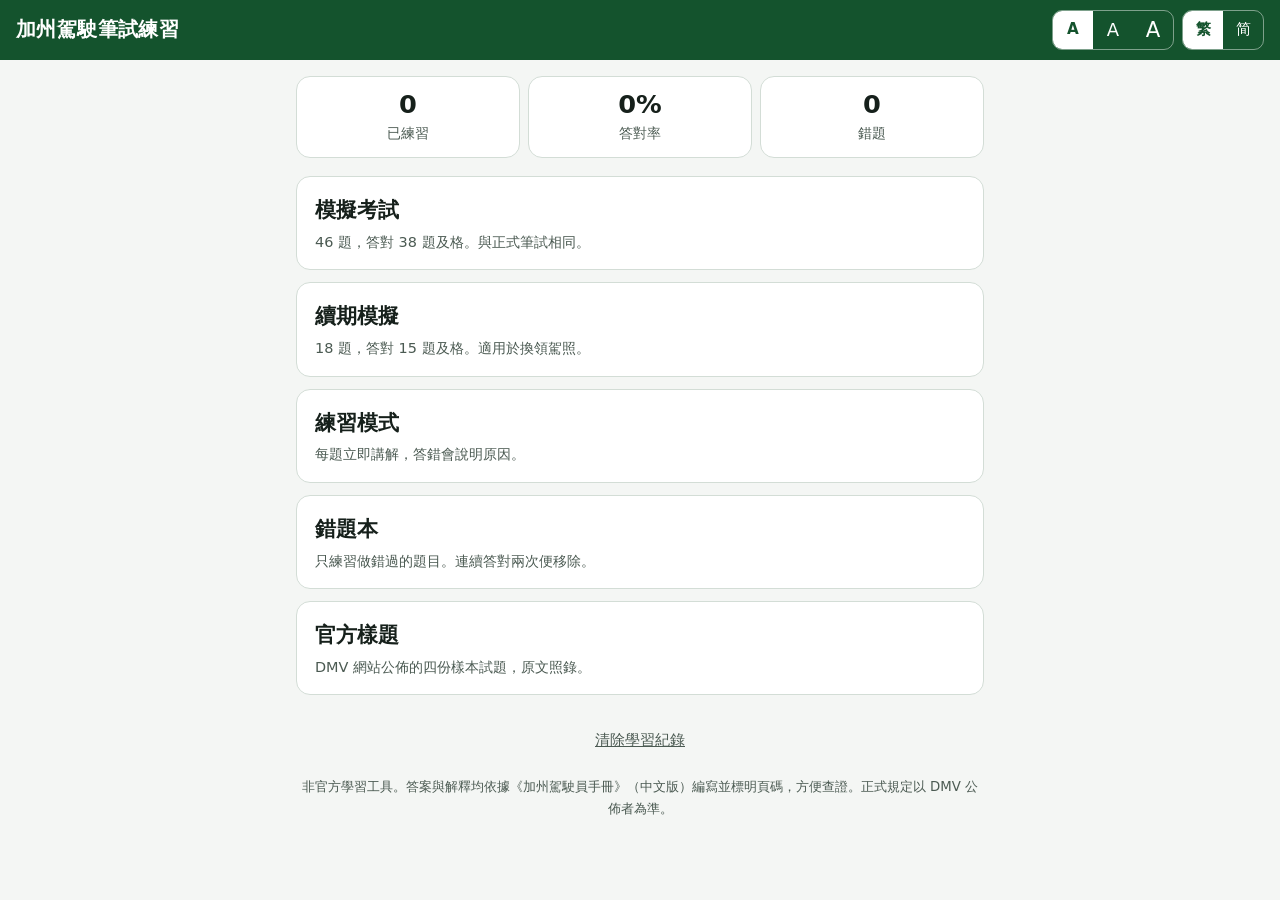
==== index.html @ e413be5b "Add California DMV Chinese knowledge-test practice app A dependency-free static site for practising " ====
<!doctype html>
<html lang="zh-Hant">
<head>
<meta charset="utf-8">
<meta name="viewport" content="width=device-width, initial-scale=1, viewport-fit=cover">
<title>加州駕駛筆試練習</title>
<meta name="description" content="California DMV Class C knowledge test practice in Chinese, with handbook-cited explanations.">
<meta name="theme-color" content="#14532d">
<link rel="stylesheet" href="css/styles.css">
</head>
<body>

<header class="topbar">
  <h1 class="topbar__title" data-t="appTitle">加州駕駛筆試練習</h1>
  <div class="topbar__tools">
    <div class="segmented" role="group" aria-label="字體/字体">
      <button type="button" class="segmented__btn" data-size="1">A</button>
      <button type="button" class="segmented__btn" data-size="2">A</button>
      <button type="button" class="segmented__btn" data-size="3">A</button>
    </div>
    <div class="segmented" role="group" aria-label="繁體/简体">
      <button type="button" class="segmented__btn" data-script="hant">繁</button>
      <button type="button" class="segmented__btn" data-script="hans">简</button>
    </div>
  </div>
</header>

<main id="main">

  <!-- ───────────────────────── HOME ───────────────────────── -->
  <section class="screen" id="screen-home" aria-labelledby="home-h">
    <h2 class="sr-only" id="home-h" data-t="home">主頁</h2>

    <div class="stats" id="stats"></div>

    <nav class="modes">
      <button type="button" class="mode" data-mode="exam46">
        <span class="mode__name" data-t="modeExam46">模擬考試</span>
        <span class="mode__desc" data-t="modeExam46Desc">46 題，答對 38 題及格。與正式筆試相同。</span>
      </button>
      <button type="button" class="mode" data-mode="exam18">
        <span class="mode__name" data-t="modeExam18">續期模擬</span>
        <span class="mode__desc" data-t="modeExam18Desc">18 題，答對 15 題及格。適用於換領駕照。</span>
      </button>
      <button type="button" class="mode" data-mode="practice">
        <span class="mode__name" data-t="modePractice">練習模式</span>
        <span class="mode__desc" data-t="modePracticeDesc">每題立即講解，答錯會說明原因。</span>
      </button>
      <button type="button" class="mode" data-mode="wrong">
        <span class="mode__name" data-t="modeWrong">錯題本</span>
        <span class="mode__desc" data-t="modeWrongDesc">只練習做錯過的題目。連續答對兩次便移除。</span>
        <span class="mode__badge" id="wrong-count" hidden></span>
      </button>
      <button type="button" class="mode" data-mode="official">
        <span class="mode__name" data-t="modeOfficial">官方樣題</span>
        <span class="mode__desc" data-t="modeOfficialDesc">DMV 網站公佈的四份樣本試題，原文照錄。</span>
      </button>
    </nav>

    <div class="official-picker" id="official-picker" hidden>
      <button type="button" class="official-btn" data-official="1">樣題 1</button>
      <button type="button" class="official-btn" data-official="2">樣題 2</button>
      <button type="button" class="official-btn" data-official="3">樣題 3</button>
      <button type="button" class="official-btn" data-official="4">樣題 4</button>
    </div>

    <button type="button" class="linkbtn" id="reset-btn" data-t="resetProgress">清除學習紀錄</button>

    <p class="disclaimer" data-t="disclaimer"></p>
  </section>

  <!-- ───────────────────────── QUIZ ───────────────────────── -->
  <section class="screen" id="screen-quiz" hidden aria-labelledby="quiz-h">
    <h2 class="sr-only" id="quiz-h" data-t="quiz">答題</h2>

    <div class="quizbar">
      <button type="button" class="quizbar__quit" id="quit-btn" aria-label="返回">✕</button>
      <div class="quizbar__meta">
        <span id="q-counter" class="quizbar__counter"></span>
        <span id="q-score" class="quizbar__score"></span>
      </div>
    </div>
    <div class="progress"><div class="progress__fill" id="progress-fill"></div></div>

    <div class="qcard">
      <p class="qcard__source" id="q-source"></p>
      <p class="qcard__text" id="q-text"></p>
      <div class="choices" id="choices" role="group"></div>
      <div class="feedback" id="feedback" hidden></div>
    </div>

    <div class="actionbar">
      <button type="button" class="btn btn--primary" id="next-btn"></button>
    </div>
  </section>

  <!-- ──────────────────────── RESULTS ─────────────────────── -->
  <section class="screen" id="screen-results" hidden aria-labelledby="res-h">
    <h2 class="sr-only" id="res-h" data-t="results">成績</h2>

    <div class="scorecard" id="scorecard"></div>
    <div class="review" id="review"></div>

    <div class="actionbar actionbar--stack">
      <button type="button" class="btn btn--primary" id="retry-wrong-btn"></button>
      <button type="button" class="btn btn--ghost" id="home-btn"></button>
    </div>
  </section>

</main>

<script src="data/bank.js"></script>
<script src="data/official.js"></script>
<script src="data/handbook-1.js"></script>
<script src="data/handbook-2.js"></script>
<script src="data/handbook-3.js"></script>
<script src="data/handbook-4.js"></script>
<script src="js/i18n.js"></script>
<script src="js/storage.js"></script>
<script src="js/app.js"></script>
</body>
</html>
---- css/styles.css ----
/* ── California DMV Chinese practice test ─────────────────────────────────
   Built for one older reader on a phone. Every sizing decision here favors
   legibility and big tap targets over density. Don't shrink these.
   ───────────────────────────────────────────────────────────────────────── */

:root {
  --bg:        #f4f6f4;
  --surface:   #ffffff;
  --ink:       #16201b;
  --ink-soft:  #4b5a52;
  --line:      #d3ddd6;
  --brand:     #14532d;
  --brand-ink: #ffffff;
  --good:      #12692f;
  --good-bg:   #e4f5e8;
  --bad:       #a31414;
  --bad-bg:    #fdeaea;
  --focus:     #1d4ed8;

  --step:      19px;   /* overridden by the A / A+ / A++ control */
  --radius:    14px;
  --tap:       58px;   /* minimum comfortable tap height */
  --pad:       16px;
}

html[data-size="2"] { --step: 22px; }
html[data-size="3"] { --step: 26px; }

@media (prefers-color-scheme: dark) {
  :root {
    --bg:       #101613;
    --surface:  #18211d;
    --ink:      #e9f0ec;
    --ink-soft: #9fb2a8;
    --line:     #2c3a33;
    --brand:    #3f9d63;
    --brand-ink:#08130c;
    --good:     #6ede93;
    --good-bg:  #14301e;
    --bad:      #ff9b9b;
    --bad-bg:   #351717;
    --focus:    #7aa2ff;
  }
}

* { box-sizing: border-box; }

html { font-size: var(--step); }

body {
  margin: 0;
  background: var(--bg);
  color: var(--ink);
  font-family: "PingFang TC", "PingFang SC", "Hiragino Sans GB",
               "Microsoft JhengHei", "Microsoft YaHei", "Noto Sans CJK TC",
               "Noto Sans CJK SC", system-ui, sans-serif;
  line-height: 1.7;
  -webkit-text-size-adjust: 100%;
}

.sr-only {
  position: absolute; width: 1px; height: 1px;
  padding: 0; margin: -1px; overflow: hidden;
  clip: rect(0 0 0 0); white-space: nowrap; border: 0;
}

:focus-visible { outline: 3px solid var(--focus); outline-offset: 2px; }

/* ── top bar ───────────────────────────────────────────────────────────── */

.topbar {
  display: flex; align-items: center; justify-content: space-between;
  gap: 12px; flex-wrap: wrap;
  padding: calc(env(safe-area-inset-top) + 10px) var(--pad) 10px;
  background: var(--brand); color: var(--brand-ink);
}
.topbar__title { margin: 0; font-size: 1.05rem; font-weight: 700; letter-spacing: .02em; }
.topbar__tools { display: flex; gap: 8px; }

.segmented {
  display: flex; border-radius: 10px; overflow: hidden;
  border: 1px solid rgba(255,255,255,.45);
}
.segmented__btn {
  min-width: 40px; min-height: 38px; padding: 0 10px;
  border: 0; background: transparent; cursor: pointer;
  color: var(--brand-ink); font: inherit; font-size: .8rem; line-height: 1;
}
.segmented__btn[data-size="2"] { font-size: .95rem; }
.segmented__btn[data-size="3"] { font-size: 1.12rem; }
.segmented__btn[aria-pressed="true"] { background: var(--brand-ink); color: var(--brand); font-weight: 700; }

/* ── screens ───────────────────────────────────────────────────────────── */

.screen { padding: var(--pad); max-width: 720px; margin: 0 auto; }
[hidden] { display: none !important; }

/* ── home ──────────────────────────────────────────────────────────────── */

.stats {
  display: grid; grid-template-columns: repeat(3, 1fr); gap: 8px;
  margin-bottom: 18px;
}
.stat {
  background: var(--surface); border: 1px solid var(--line);
  border-radius: var(--radius); padding: 12px 8px; text-align: center;
}
.stat__num { display: block; font-size: 1.35rem; font-weight: 700; line-height: 1.2; }
.stat__label { display: block; font-size: .72rem; color: var(--ink-soft); margin-top: 2px; }

.modes { display: flex; flex-direction: column; gap: 12px; }
.mode {
  position: relative; text-align: start; width: 100%;
  min-height: var(--tap); padding: 16px 18px;
  background: var(--surface); color: var(--ink);
  border: 1px solid var(--line); border-radius: var(--radius);
  font: inherit; cursor: pointer;
}
.mode:active { transform: scale(.995); }
.mode__name { display: block; font-size: 1.08rem; font-weight: 700; }
.mode__desc { display: block; font-size: .76rem; color: var(--ink-soft); line-height: 1.55; margin-top: 3px; }
.mode__badge {
  position: absolute; inset-inline-end: 14px; inset-block-start: 14px;
  background: var(--bad); color: #fff; border-radius: 999px;
  min-width: 26px; padding: 1px 8px; text-align: center;
  font-size: .74rem; font-weight: 700;
}

.official-picker { display: grid; grid-template-columns: repeat(2, 1fr); gap: 10px; margin-top: 12px; }
.official-btn {
  min-height: 52px; background: var(--surface); color: var(--ink);
  border: 1px solid var(--line); border-radius: var(--radius);
  font: inherit; font-size: .92rem; cursor: pointer;
}

.linkbtn {
  display: block; margin: 22px auto 0; padding: 10px;
  background: none; border: 0; color: var(--ink-soft);
  font: inherit; font-size: .78rem; text-decoration: underline; cursor: pointer;
}

.disclaimer {
  margin: 14px 0 0; color: var(--ink-soft);
  font-size: .7rem; line-height: 1.6; text-align: center;
}

/* ── quiz ──────────────────────────────────────────────────────────────── */

.quizbar { display: flex; align-items: center; gap: 12px; margin-bottom: 8px; }
.quizbar__quit {
  width: 44px; height: 44px; flex: none;
  background: none; border: 1px solid var(--line); border-radius: 50%;
  color: var(--ink-soft); font-size: 1rem; cursor: pointer;
}
.quizbar__meta { display: flex; justify-content: space-between; flex: 1; font-size: .82rem; }
.quizbar__counter { font-weight: 700; }
.quizbar__score { color: var(--ink-soft); }

.progress { height: 8px; background: var(--line); border-radius: 999px; overflow: hidden; margin-bottom: 16px; }
.progress__fill { height: 100%; width: 0; background: var(--brand); transition: width .25s ease; }

.qcard {
  background: var(--surface); border: 1px solid var(--line);
  border-radius: var(--radius); padding: 18px;
}
.qcard__source { margin: 0 0 8px; font-size: .68rem; color: var(--ink-soft); }
.qcard__text { margin: 0 0 18px; font-size: 1.1rem; font-weight: 600; line-height: 1.65; }

.choices { display: flex; flex-direction: column; gap: 12px; }
.choice {
  display: flex; align-items: flex-start; gap: 12px;
  width: 100%; min-height: var(--tap); padding: 14px 16px;
  text-align: start; background: var(--bg); color: var(--ink);
  border: 2px solid var(--line); border-radius: var(--radius);
  font: inherit; font-size: .95rem; line-height: 1.6; cursor: pointer;
}
.choice__mark {
  flex: none; width: 1.6em; height: 1.6em; margin-top: .05em;
  display: grid; place-items: center;
  border: 2px solid var(--ink-soft); border-radius: 50%;
  font-size: .8em; font-weight: 700;
}
.choice[aria-pressed="true"] { border-color: var(--brand); }
.choice[aria-pressed="true"] .choice__mark { border-color: var(--brand); background: var(--brand); color: var(--brand-ink); }

/* Correct/incorrect is never carried by color alone -- the mark glyph
   changes to a check or cross too, for color-vision safety. */
.choice.is-correct { border-color: var(--good); background: var(--good-bg); }
.choice.is-correct .choice__mark { border-color: var(--good); background: var(--good); color: #fff; }
.choice.is-wrong { border-color: var(--bad); background: var(--bad-bg); }
.choice.is-wrong .choice__mark { border-color: var(--bad); background: var(--bad); color: #fff; }
.choice:disabled { cursor: default; opacity: 1; }

.feedback { margin-top: 18px; border-radius: var(--radius); overflow: hidden; border: 1px solid var(--line); }
.fb__row { padding: 14px 16px; font-size: .88rem; line-height: 1.65; }
.fb__row--bad  { background: var(--bad-bg); }
.fb__row--good { background: var(--good-bg); }
.fb__label { display: block; font-weight: 700; font-size: .76rem; margin-bottom: 3px; }
.fb__row--bad  .fb__label { color: var(--bad); }
.fb__row--good .fb__label { color: var(--good); }
.fb__ref { padding: 10px 16px; background: var(--surface); color: var(--ink-soft); font-size: .72rem; }

/* ── action bar ────────────────────────────────────────────────────────── */

.actionbar { margin-top: 20px; padding-bottom: calc(env(safe-area-inset-bottom) + 12px); }
.actionbar--stack { display: flex; flex-direction: column; gap: 10px; }

.btn {
  width: 100%; min-height: var(--tap); padding: 14px 20px;
  border-radius: var(--radius); border: 2px solid transparent;
  font: inherit; font-size: 1rem; font-weight: 700; cursor: pointer;
}
.btn--primary { background: var(--brand); color: var(--brand-ink); }
.btn--primary:disabled { opacity: .45; cursor: default; }
.btn--ghost { background: transparent; color: var(--ink); border-color: var(--line); }

/* ── results ───────────────────────────────────────────────────────────── */

.scorecard {
  background: var(--surface); border: 1px solid var(--line);
  border-radius: var(--radius); padding: 24px; text-align: center; margin-bottom: 18px;
}
.scorecard__verdict { font-size: 1.5rem; font-weight: 800; margin: 0 0 6px; }
.scorecard--pass .scorecard__verdict { color: var(--good); }
.scorecard--fail .scorecard__verdict { color: var(--bad); }
.scorecard__score { font-size: 2.4rem; font-weight: 800; line-height: 1.1; }
.scorecard__note { color: var(--ink-soft); font-size: .8rem; margin: 8px 0 0; }

.review__title { font-size: .95rem; font-weight: 700; margin: 0 0 12px; }
.review__item {
  background: var(--surface); border: 1px solid var(--line);
  border-radius: var(--radius); padding: 16px; margin-bottom: 12px;
}
.review__q { font-weight: 600; font-size: .95rem; margin: 0 0 10px; line-height: 1.6; }
.review__line { font-size: .84rem; line-height: 1.6; margin: 4px 0; }
.review__line--bad  { color: var(--bad); }
.review__line--good { color: var(--good); }
.review__ref { font-size: .72rem; color: var(--ink-soft); margin: 10px 0 0; }
.review__empty { color: var(--ink-soft); font-size: .88rem; text-align: center; padding: 20px; }
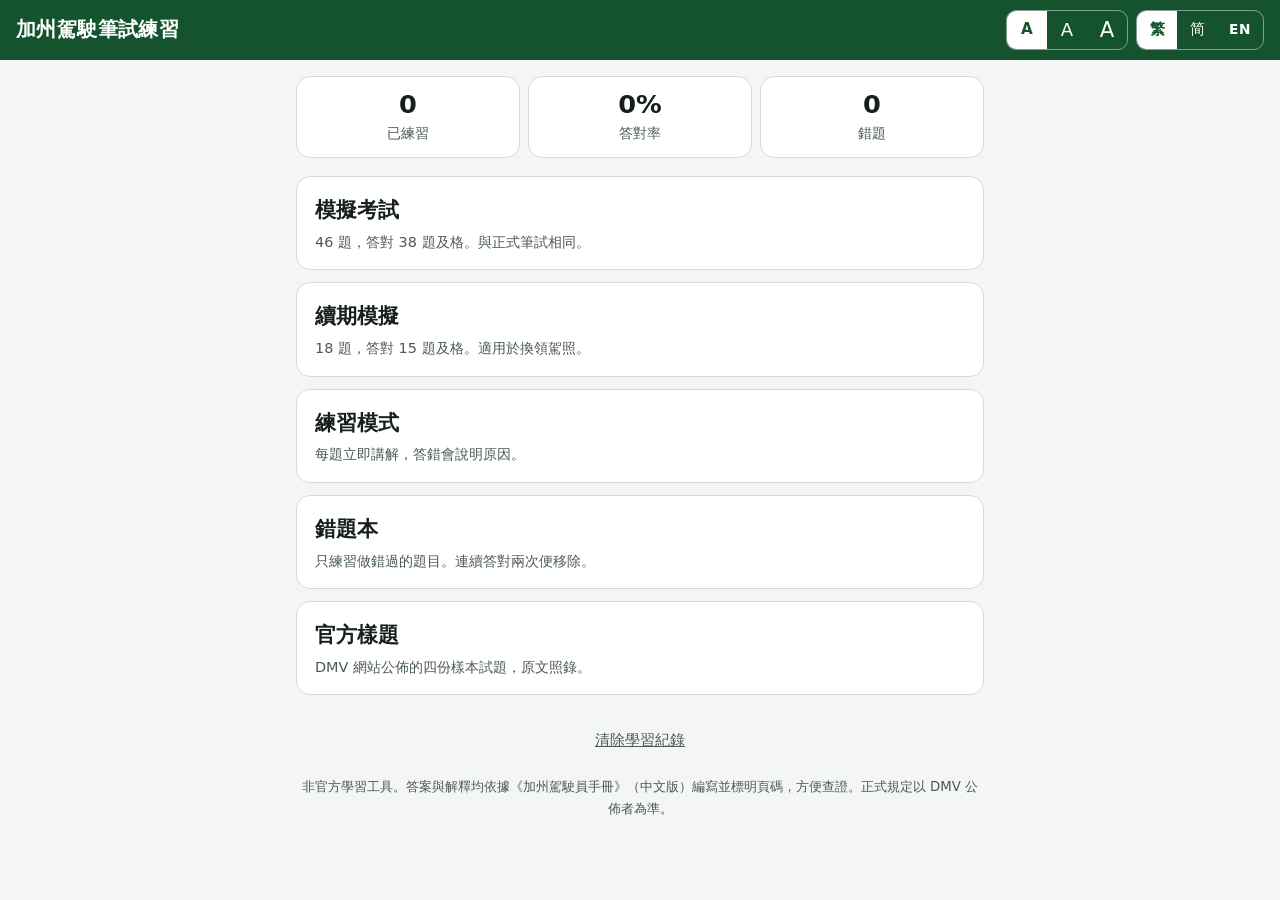
==== commit 4312fb53: "Add English as a third language, and pin the quiz action bar Two changes.  English. Every one of the" ====
--- a/index.html
+++ b/index.html
@@ -18,9 +18,10 @@
       <button type="button" class="segmented__btn" data-size="2">A</button>
       <button type="button" class="segmented__btn" data-size="3">A</button>
     </div>
-    <div class="segmented" role="group" aria-label="繁體/简体">
-      <button type="button" class="segmented__btn" data-script="hant">繁</button>
-      <button type="button" class="segmented__btn" data-script="hans">简</button>
+    <div class="segmented" role="group" aria-label="繁體 / 简体 / English">
+      <button type="button" class="segmented__btn" data-lang="hant">繁</button>
+      <button type="button" class="segmented__btn" data-lang="hans">简</button>
+      <button type="button" class="segmented__btn segmented__btn--wide" data-lang="en">EN</button>
     </div>
   </div>
 </header>
@@ -89,7 +90,7 @@
       <div class="feedback" id="feedback" hidden></div>
     </div>
 
-    <div class="actionbar">
+    <div class="actionbar actionbar--sticky">
       <button type="button" class="btn btn--primary" id="next-btn"></button>
     </div>
   </section>
@@ -115,6 +116,9 @@
 <script src="data/handbook-2.js"></script>
 <script src="data/handbook-3.js"></script>
 <script src="data/handbook-4.js"></script>
+<script src="data/en-official.js"></script>
+<script src="data/en-handbook-1.js"></script>
+<script src="data/en-handbook-2.js"></script>
 <script src="js/i18n.js"></script>
 <script src="js/storage.js"></script>
 <script src="js/app.js"></script>
--- a/css/styles.css
+++ b/css/styles.css
@@ -88,6 +88,7 @@
 }
 .segmented__btn[data-size="2"] { font-size: .95rem; }
 .segmented__btn[data-size="3"] { font-size: 1.12rem; }
+.segmented__btn--wide { min-width: 46px; font-size: .72rem; font-weight: 700; letter-spacing: .04em; }
 .segmented__btn[aria-pressed="true"] { background: var(--brand-ink); color: var(--brand); font-weight: 700; }
 
 /* ── screens ───────────────────────────────────────────────────────────── */
@@ -205,6 +206,19 @@
 .actionbar { margin-top: 20px; padding-bottom: calc(env(safe-area-inset-bottom) + 12px); }
 .actionbar--stack { display: flex; flex-direction: column; gap: 10px; }
 
+/* The quiz action bar sticks to the bottom of the viewport. Without this, a
+   wrong answer expands the explanation card and shoves the button below the
+   fold, so the reader has to scroll down every single time just to continue.
+   Negative inline margins let its background span the full width even though
+   .screen is padded. */
+.actionbar--sticky {
+  position: sticky; bottom: 0; z-index: 5;
+  margin-inline: calc(var(--pad) * -1);
+  padding: 12px var(--pad) calc(env(safe-area-inset-bottom) + 12px);
+  background: var(--bg);
+  border-top: 1px solid var(--line);
+}
+
 .btn {
   width: 100%; min-height: var(--tap); padding: 14px 20px;
   border-radius: var(--radius); border: 2px solid transparent;
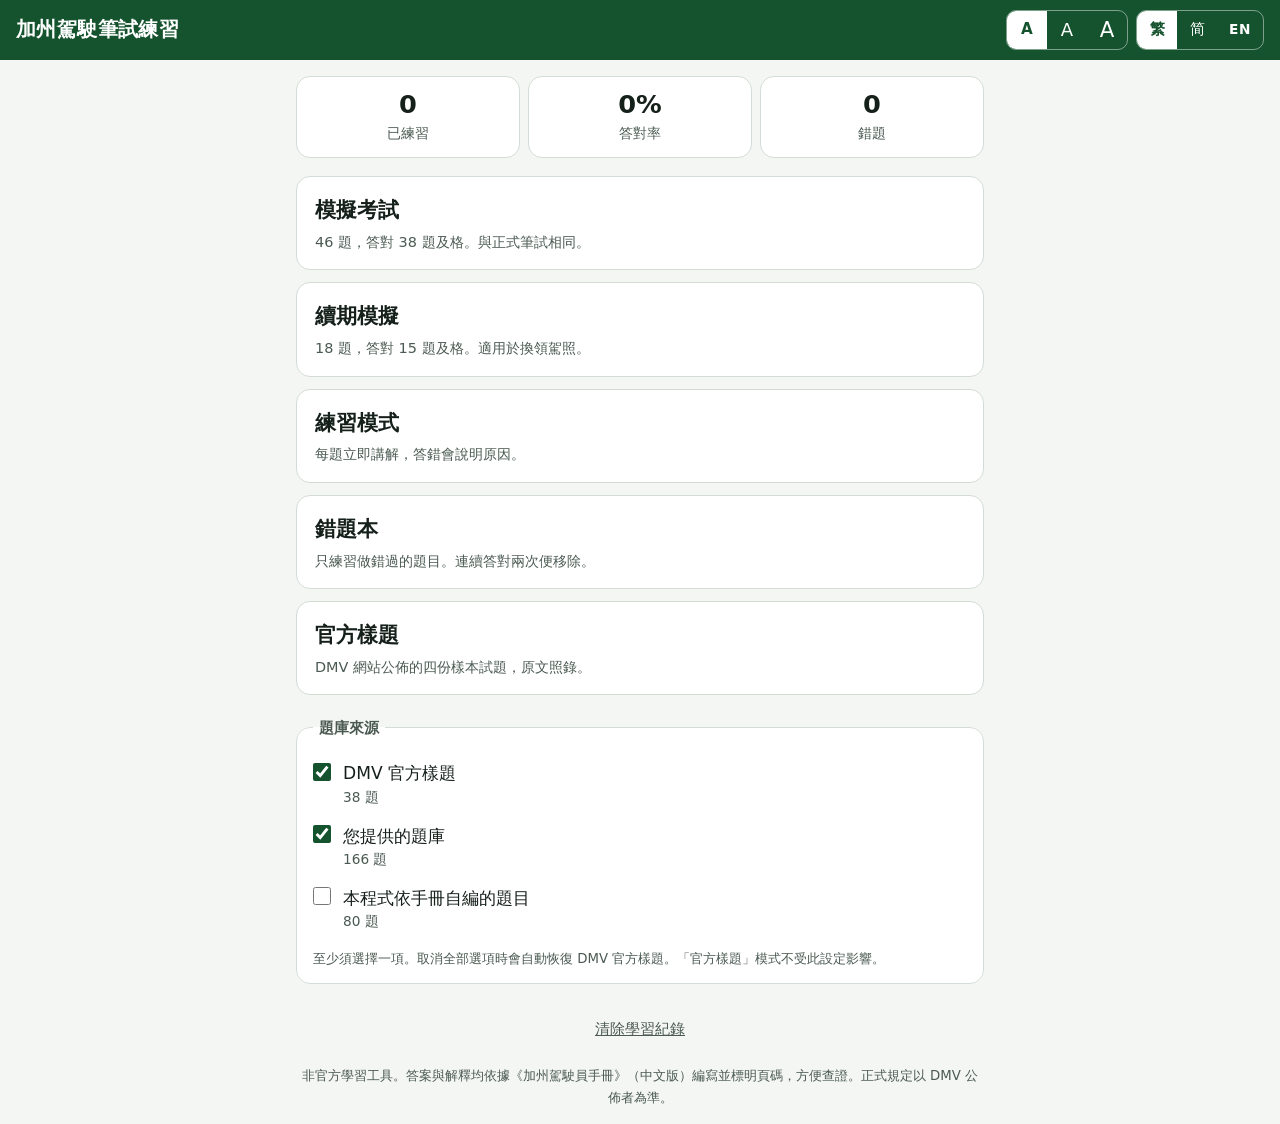
==== commit 37d75059: "Add the user-supplied question bank, source filtering, and sign artwork Three things, driven by a qu" ====
--- a/index.html
+++ b/index.html
@@ -6,7 +6,8 @@
 <title>加州駕駛筆試練習</title>
 <meta name="description" content="California DMV Class C knowledge test practice in Chinese, with handbook-cited explanations.">
 <meta name="theme-color" content="#14532d">
-<link rel="stylesheet" href="css/styles.css">
+<!-- Bump ?v= on every asset when js/, css/ or data/ changes. See README. -->
+<link rel="stylesheet" href="css/styles.css?v=4">
 </head>
 <body>
 
@@ -65,6 +66,26 @@
       <button type="button" class="official-btn" data-official="4">樣題 4</button>
     </div>
 
+    <fieldset class="sources">
+      <legend class="sources__legend" data-t="sourcesLegend">題庫來源</legend>
+      <label class="source">
+        <input type="checkbox" data-source="official" checked>
+        <span class="source__text"><span class="source__name" data-t="srcOfficial"></span>
+          <span class="source__count" id="count-official"></span></span>
+      </label>
+      <label class="source">
+        <input type="checkbox" data-source="provided" checked>
+        <span class="source__text"><span class="source__name" data-t="srcProvided"></span>
+          <span class="source__count" id="count-provided"></span></span>
+      </label>
+      <label class="source">
+        <input type="checkbox" data-source="handbook">
+        <span class="source__text"><span class="source__name" data-t="srcHandbook"></span>
+          <span class="source__count" id="count-handbook"></span></span>
+      </label>
+      <p class="sources__note" data-t="sourcesNote"></p>
+    </fieldset>
+
     <button type="button" class="linkbtn" id="reset-btn" data-t="resetProgress">清除學習紀錄</button>
 
     <p class="disclaimer" data-t="disclaimer"></p>
@@ -85,6 +106,7 @@
 
     <div class="qcard">
       <p class="qcard__source" id="q-source"></p>
+      <div class="qcard__sign" id="q-sign" hidden></div>
       <p class="qcard__text" id="q-text"></p>
       <div class="choices" id="choices" role="group"></div>
       <div class="feedback" id="feedback" hidden></div>
@@ -110,17 +132,24 @@
 
 </main>
 
-<script src="data/bank.js"></script>
-<script src="data/official.js"></script>
-<script src="data/handbook-1.js"></script>
-<script src="data/handbook-2.js"></script>
-<script src="data/handbook-3.js"></script>
-<script src="data/handbook-4.js"></script>
-<script src="data/en-official.js"></script>
-<script src="data/en-handbook-1.js"></script>
-<script src="data/en-handbook-2.js"></script>
-<script src="js/i18n.js"></script>
-<script src="js/storage.js"></script>
-<script src="js/app.js"></script>
+<script src="data/bank.js?v=4"></script>
+<script src="data/official.js?v=4"></script>
+<script src="data/handbook-1.js?v=4"></script>
+<script src="data/handbook-2.js?v=4"></script>
+<script src="data/handbook-3.js?v=4"></script>
+<script src="data/handbook-4.js?v=4"></script>
+<script src="data/en-official.js?v=4"></script>
+<script src="data/en-handbook-1.js?v=4"></script>
+<script src="data/en-handbook-2.js?v=4"></script>
+<script src="data/signs.js?v=4"></script>
+<script src="data/provided-1.js?v=4"></script>
+<script src="data/provided-2.js?v=4"></script>
+<script src="data/provided-3.js?v=4"></script>
+<script src="data/provided-4.js?v=4"></script>
+<script src="data/provided-5.js?v=4"></script>
+<script src="data/provided-signs.js?v=4"></script>
+<script src="js/i18n.js?v=4"></script>
+<script src="js/storage.js?v=4"></script>
+<script src="js/app.js?v=4"></script>
 </body>
 </html>
--- a/css/styles.css
+++ b/css/styles.css
@@ -145,6 +145,27 @@
   font-size: .7rem; line-height: 1.6; text-align: center;
 }
 
+/* ── question-source picker ────────────────────────────────────────────── */
+
+.sources {
+  margin: 20px 0 0; padding: 14px 16px;
+  background: var(--surface); border: 1px solid var(--line);
+  border-radius: var(--radius);
+}
+.sources__legend { padding: 0 6px; font-size: .78rem; font-weight: 700; color: var(--ink-soft); }
+.source {
+  display: flex; align-items: flex-start; gap: 12px;
+  min-height: 46px; padding: 7px 0; cursor: pointer;
+}
+.source input {
+  flex: none; width: 1.35em; height: 1.35em; margin: .12em 0 0;
+  accent-color: var(--brand); cursor: pointer;
+}
+.source__text { display: flex; flex-direction: column; }
+.source__name  { font-size: .9rem; line-height: 1.45; }
+.source__count { font-size: .72rem; color: var(--ink-soft); }
+.sources__note { margin: 8px 0 0; font-size: .7rem; line-height: 1.55; color: var(--ink-soft); }
+
 /* ── quiz ──────────────────────────────────────────────────────────────── */
 
 .quizbar { display: flex; align-items: center; gap: 12px; margin-bottom: 8px; }
@@ -165,6 +186,11 @@
   border-radius: var(--radius); padding: 18px;
 }
 .qcard__source { margin: 0 0 8px; font-size: .68rem; color: var(--ink-soft); }
+.qcard__sign { margin: 0 0 14px; }
+.qcard__sign svg, .review__sign svg { width: 7.5rem; height: 7.5rem; display: block; }
+.review__sign { margin-bottom: 10px; }
+.review__sign svg { width: 5rem; height: 5rem; }
+
 .qcard__text { margin: 0 0 18px; font-size: 1.1rem; font-weight: 600; line-height: 1.65; }
 
 .choices { display: flex; flex-direction: column; gap: 12px; }
